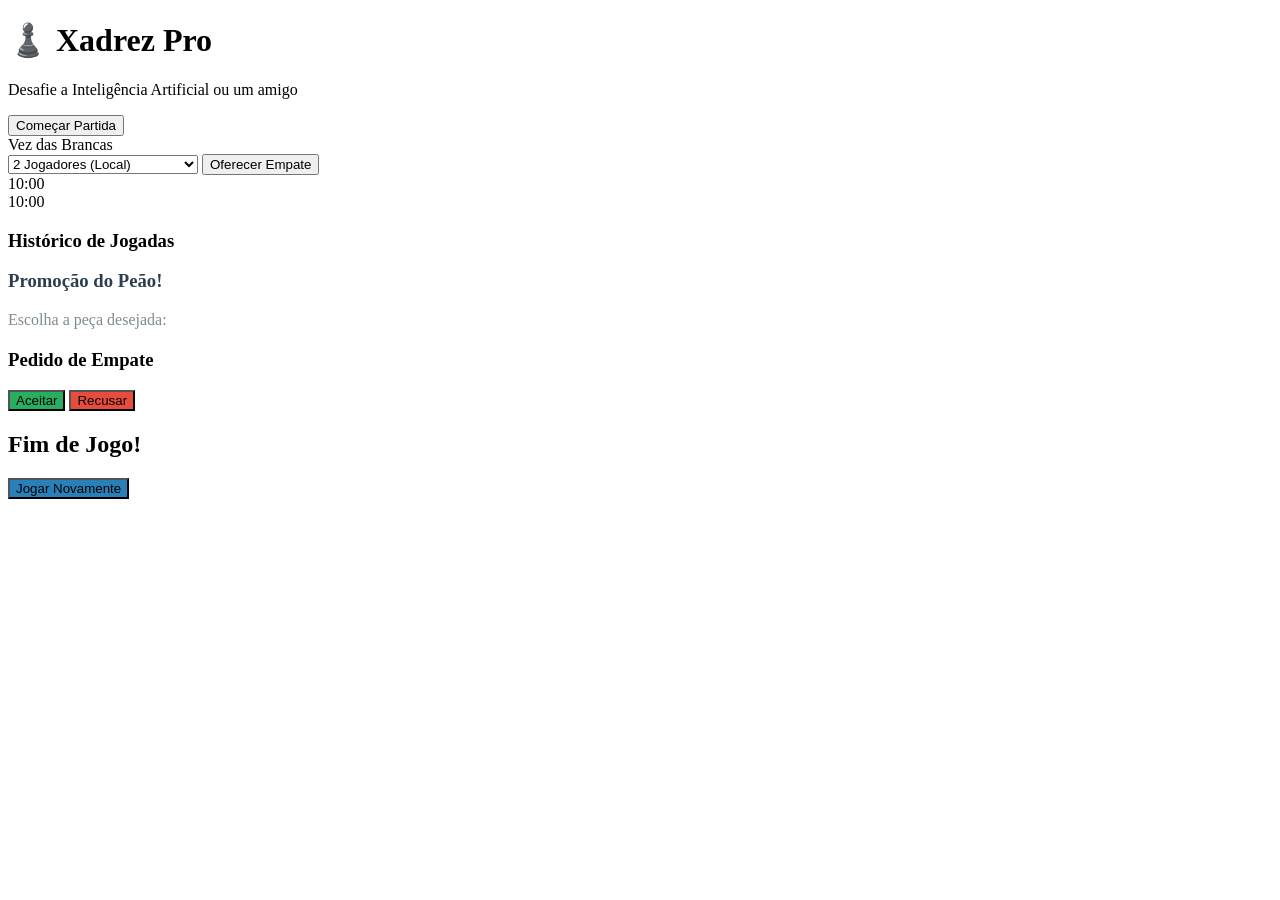
==== index.html @ 9fd0adf0 "Add initial HTML structure for chess game" ====
<!DOCTYPE html>
<html lang="pt-br">
<head>
    <meta charset="UTF-8">
    <meta name="viewport" content="width=device-width, initial-scale=1.0">
    <title>Xadrez Pro - Edição Definitiva</title>
    <link rel="stylesheet" href="style.css">
</head>
<body>

    <div id="start-screen" class="overlay start-overlay">
        <div class="modal start-modal">
            <h1 class="title">♟️ Xadrez Pro</h1>
            <p class="subtitle">Desafie a Inteligência Artificial ou um amigo</p>
            <button class="start-btn" onclick="startGame()">Começar Partida</button>
        </div>
    </div>

    <div class="header-container">
        <div id="status">Vez das Brancas</div>
        
        <select id="game-mode" class="modo-jogo">
            <option value="human">2 Jogadores (Local)</option>
            <option value="ai-easy">Contra IA (Fácil)</option>
            <option value="ai-medium">Contra IA (Médio)</option>
            <option value="ai-hard">Contra IA (Difícil)</option>
            <option value="ai-pro">Contra IA (Profissional)</option>
            <option value="ai-gm">Contra IA (Grandmaster 👑)</option>
        </select>

        <button class="btn-empate" onclick="abrirOferecerEmpate()">Oferecer Empate</button>
    </div>
    
    <div class="game-layout">
        <div class="board-area">
            <div class="clock" id="clock-black">10:00</div>
            <div id="chessboard"></div>
            <div class="clock active-clock" id="clock-white">10:00</div>
        </div>

        <div class="history-panel">
            <h3>Histórico de Jogadas</h3>
            <ul id="moves-list"></ul>
        </div>
    </div>

    <div id="promotion-overlay" class="overlay">
        <div class="modal">
            <h3 style="color: #2c3e50; margin-top: 0;">Promoção do Peão!</h3>
            <p style="color: #7f8c8d; margin-bottom: 20px;">Escolha a peça desejada:</p>
            <div id="promotion-options"></div>
        </div>
    </div>

    <div id="draw-overlay" class="overlay">
        <div class="modal">
            <h3 id="draw-text">Pedido de Empate</h3>
            <div class="btn-group">
                <button onclick="aceitarEmpate()" style="background: #27ae60;">Aceitar</button>
                <button onclick="recusarEmpate()" style="background: #e74c3c;">Recusar</button>
            </div>
        </div>
    </div>

    <div id="game-over-screen" class="overlay">
        <div class="modal">
            <h2 id="winner-text">Fim de Jogo!</h2>
            <button onclick="location.reload()" style="background: #2980b9;">Jogar Novamente</button>
        </div>
    </div>

    <script src="script.js"></script>
</body>
</html>
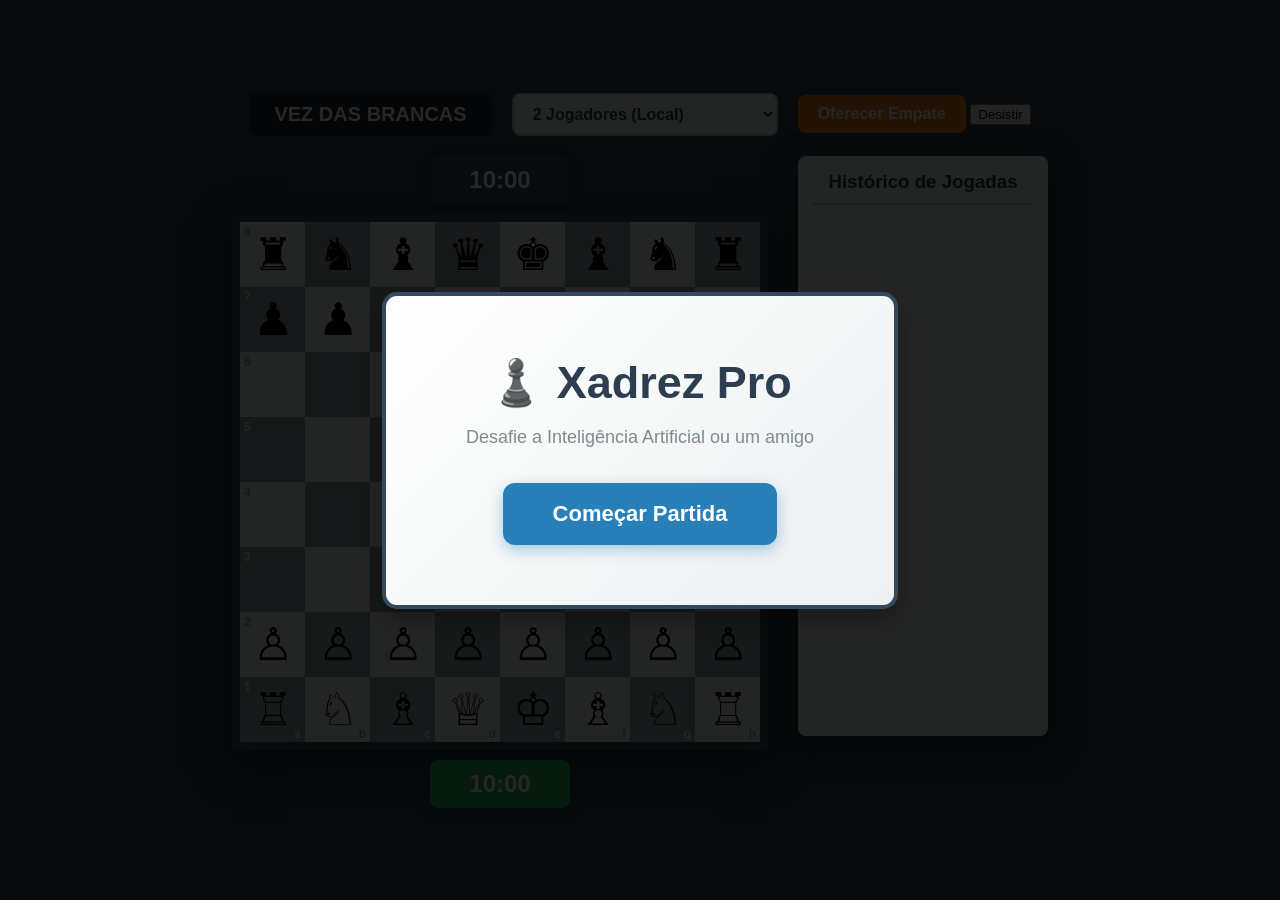
==== commit 0cd9ce13: "Update title and add resignation functionality Atualização de novas funcionalidades" ====
--- a/index.html
+++ b/index.html
@@ -3,8 +3,8 @@
 <head>
     <meta charset="UTF-8">
     <meta name="viewport" content="width=device-width, initial-scale=1.0">
-    <title>Xadrez Pro - Edição Definitiva</title>
-    <link rel="stylesheet" href="style.css">
+    <title>Xadrez Pro - Edição Grandmaster</title>
+    <link rel="stylesheet" href="./style.css">
 </head>
 <body>
 
@@ -28,7 +28,10 @@
             <option value="ai-gm">Contra IA (Grandmaster 👑)</option>
         </select>
 
-        <button class="btn-empate" onclick="abrirOferecerEmpate()">Oferecer Empate</button>
+        <div class="button-group">
+            <button class="btn-empate" onclick="abrirOferecerEmpate()">Oferecer Empate</button>
+            <button class="btn-desistir" onclick="desistir()">Desistir</button>
+        </div>
     </div>
     
     <div class="game-layout">
@@ -47,14 +50,15 @@
     <div id="promotion-overlay" class="overlay">
         <div class="modal">
             <h3 style="color: #2c3e50; margin-top: 0;">Promoção do Peão!</h3>
-            <p style="color: #7f8c8d; margin-bottom: 20px;">Escolha a peça desejada:</p>
+            <p style="color: #7f8c8d; margin-bottom: 20px;">Escolha a sua nova peça:</p>
             <div id="promotion-options"></div>
         </div>
     </div>
 
     <div id="draw-overlay" class="overlay">
         <div class="modal">
-            <h3 id="draw-text">Pedido de Empate</h3>
+            <h3 id="draw-text" style="color: #2c3e50; margin-top: 0;">Pedido de Empate</h3>
+            <p style="color: #7f8c8d; margin-bottom: 20px;">O adversário aceita o empate?</p>
             <div class="btn-group">
                 <button onclick="aceitarEmpate()" style="background: #27ae60;">Aceitar</button>
                 <button onclick="recusarEmpate()" style="background: #e74c3c;">Recusar</button>
@@ -62,13 +66,24 @@
         </div>
     </div>
 
-    <div id="game-over-screen" class="overlay">
+    <div id="resign-overlay" class="overlay">
         <div class="modal">
-            <h2 id="winner-text">Fim de Jogo!</h2>
-            <button onclick="location.reload()" style="background: #2980b9;">Jogar Novamente</button>
+            <h3 style="color: #c0392b; margin-top: 0;">Desistir da Partida?</h3>
+            <p style="color: #7f8c8d; margin-bottom: 20px;">Você está prestes a declarar derrota. Tem certeza?</p>
+            <div class="btn-group">
+                <button onclick="confirmarDesistencia()" style="background: #c0392b;">Sim, Desistir</button>
+                <button onclick="cancelarDesistencia()" style="background: #95a5a6;">Cancelar</button>
+            </div>
         </div>
     </div>
 
-    <script src="script.js"></script>
+    <div id="game-over-screen" class="overlay">
+        <div class="modal">
+            <h2 id="winner-text" style="color: #2c3e50;">Fim de Jogo!</h2>
+            <button onclick="location.reload()" class="start-btn">Nova Partida</button>
+        </div>
+    </div>
+
+    <script src="./script.js"></script>
 </body>
 </html>
--- a/style.css
+++ b/style.css
@@ -0,0 +1,101 @@
+/* Configurações Globais */
+body {
+    display: flex;
+    flex-direction: column;
+    justify-content: center;
+    align-items: center;
+    height: 100vh;
+    background-color: #2c3e50;
+    margin: 0;
+    font-family: 'Segoe UI', Tahoma, Geneva, Verdana, sans-serif;
+}
+
+/* Cabeçalho */
+.header-container { display: flex; gap: 20px; align-items: center; margin-bottom: 20px; }
+
+#status {
+    color: white; font-size: 20px; padding: 10px 25px;
+    background: rgba(0,0,0,0.4); border-radius: 8px; text-transform: uppercase; font-weight: bold;
+}
+
+.modo-jogo {
+    padding: 10px 15px; font-size: 16px; border-radius: 8px;
+    background-color: #ecf0f1; border: 2px solid #bdc3c7;
+    cursor: pointer; font-weight: bold; color: #2c3e50; outline: none; transition: 0.3s;
+}
+.modo-jogo:hover { border-color: #2980b9; }
+
+.btn-empate {
+    padding: 10px 20px; font-size: 16px; background: #e67e22; color: white;
+    border: none; border-radius: 8px; cursor: pointer; font-weight: bold; transition: 0.2s;
+}
+.btn-empate:hover { background: #d35400; }
+
+/* Layout Central */
+.game-layout { display: flex; gap: 30px; align-items: flex-start; }
+.board-area { display: flex; flex-direction: column; gap: 10px; align-items: center; }
+
+/* Relógios */
+.clock {
+    background: #34495e; color: white; padding: 10px 20px;
+    font-size: 24px; font-weight: bold; border-radius: 8px; width: 100px; text-align: center;
+    box-shadow: 0 4px 10px rgba(0,0,0,0.3); transition: 0.3s;
+}
+.active-clock { background: #27ae60; color: white; }
+
+/* Histórico de Jogadas */
+.history-panel {
+    background: #ecf0f1; width: 250px; height: 580px; border-radius: 8px;
+    box-shadow: 0 10px 30px rgba(0,0,0,0.5); overflow-y: auto; padding: 15px; box-sizing: border-box;
+}
+.history-panel h3 { margin-top: 0; text-align: center; color: #2c3e50; border-bottom: 2px solid #bdc3c7; padding-bottom: 10px; }
+#moves-list { list-style: none; padding: 0; margin: 0; font-size: 16px; color: #333; }
+#moves-list li { padding: 8px; border-bottom: 1px solid #ddd; display: flex; justify-content: space-between; }
+#moves-list li:nth-child(even) { background: #f9f9f9; }
+
+/* Tabuleiro */
+#chessboard {
+    display: grid; grid-template-columns: repeat(8, 65px); grid-template-rows: repeat(8, 65px);
+    border: 8px solid #34495e; box-shadow: 0 15px 35px rgba(0,0,0,0.5); background-color: #ecf0f1;
+}
+
+.square { 
+    width: 65px; height: 65px; display: flex; justify-content: center; align-items: center; 
+    font-size: 45px; cursor: pointer; user-select: none; position: relative; 
+}
+.white { background-color: #ecf0f1; }
+.black { background-color: #95a5a6; }
+.selected { background-color: #f1c40f !important; }
+
+/* Guias Visuais */
+.possible-move::after { content: ''; width: 18px; height: 18px; background: rgba(0,0,0,0.15); border-radius: 50%; position: absolute; }
+.has-enemy { box-shadow: inset 0 0 0 6px rgba(231, 76, 60, 0.5); }
+.has-enemy::after { display: none; }
+
+/* Notação Algébrica */
+.coord-rank { position: absolute; top: 3px; left: 4px; font-size: 12px; font-weight: bold; pointer-events: none; }
+.coord-file { position: absolute; bottom: 1px; right: 4px; font-size: 12px; font-weight: bold; pointer-events: none; }
+.white .coord-rank, .white .coord-file { color: #95a5a6; }
+.black .coord-rank, .black .coord-file { color: #ecf0f1; }
+
+/* Modais (Telas Sobrepostas) */
+.overlay { display: none; position: fixed; top: 0; left: 0; width: 100%; height: 100%; background: rgba(0,0,0,0.85); justify-content: center; align-items: center; z-index: 100; }
+.start-overlay { display: flex; } /* Ativo por padrão na carga da página */
+
+.modal { background: white; padding: 40px; border-radius: 15px; text-align: center; box-shadow: 0 10px 25px rgba(0,0,0,0.3); }
+.modal h2, .modal h3 { margin-top: 0; color: #2c3e50; }
+
+.btn-group, #promotion-options { display: flex; gap: 15px; justify-content: center; margin-top: 20px; }
+
+/* Tela de Início Específica */
+.start-modal { padding: 60px 80px; background: linear-gradient(135deg, #ffffff, #ecf0f1); border: 4px solid #34495e; }
+.start-modal .title { font-size: 45px; color: #2c3e50; margin-bottom: 10px; margin-top: 0; }
+.start-modal .subtitle { font-size: 18px; color: #7f8c8d; margin-bottom: 35px; }
+.start-btn { font-size: 22px; padding: 18px 50px; background: #2980b9; color: white; border: none; border-radius: 12px; cursor: pointer; font-weight: bold; transition: 0.3s; box-shadow: 0 5px 15px rgba(41, 128, 185, 0.4); }
+.start-btn:hover { background: #3498db; transform: scale(1.05); }
+
+/* Botões da Promoção e Modais em Geral */
+.promo-btn { font-family: 'Segoe UI', Arial, sans-serif; display: flex; justify-content: center; align-items: center; font-size: 50px; width: 80px; height: 80px; cursor: pointer; border: 3px solid #ddd; background: #f9f9f9; border-radius: 12px; color: #333; transition: all 0.2s; }
+.promo-btn:hover { background: #ecf0f1; border-color: #27ae60; transform: scale(1.05); }
+.modal button:not(.promo-btn):not(.start-btn) { padding: 12px 25px; font-size: 18px; cursor: pointer; color: white; background: #27ae60; border: none; border-radius: 8px; font-weight: bold; transition: 0.3s; }
+.modal button:not(.promo-btn):not(.start-btn):hover { filter: brightness(1.1); }
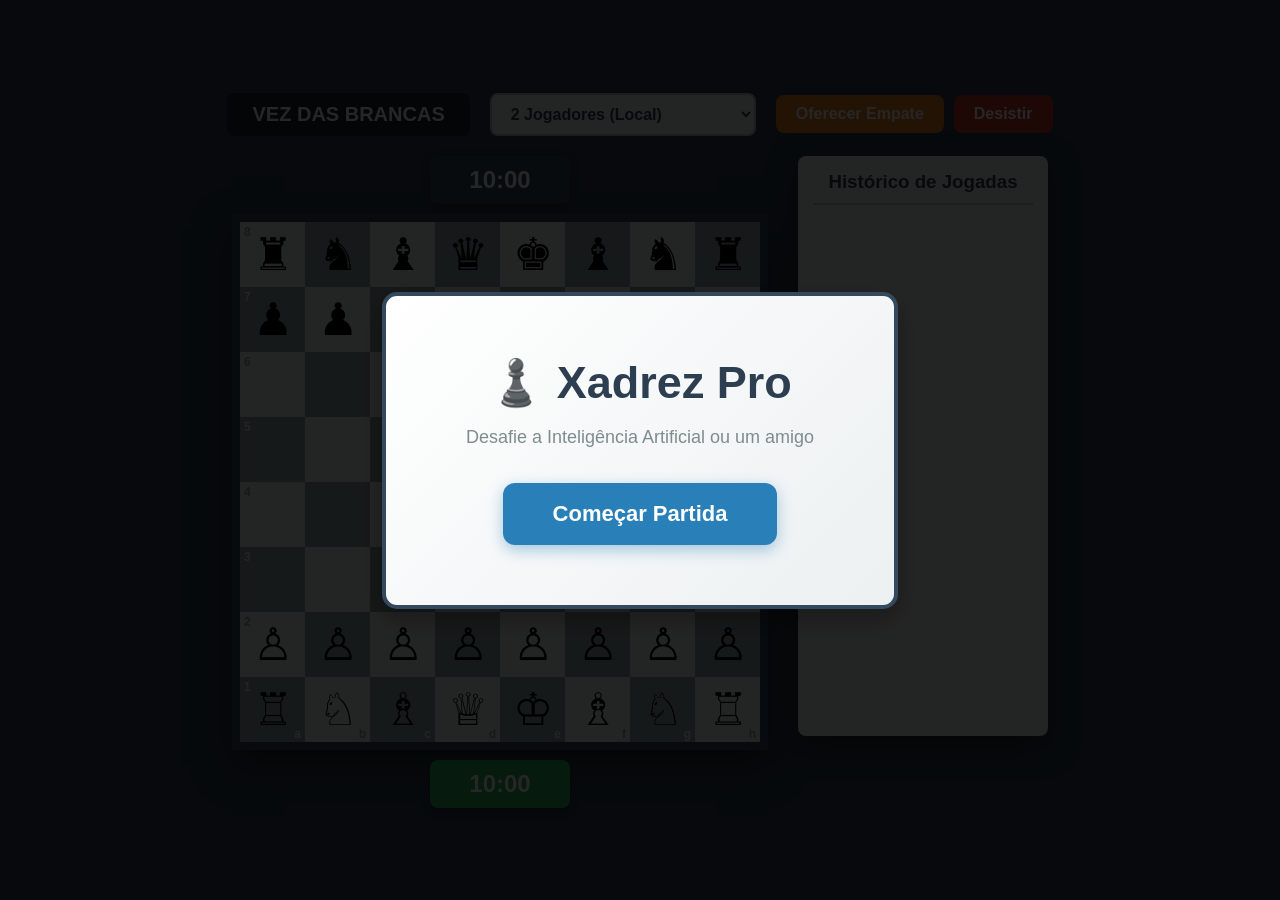
==== commit 4bfb5cd0: "Integrate Google Analytics tracking Added Google Analytics tracking code to the HTML." ====
--- a/index.html
+++ b/index.html
@@ -6,6 +6,15 @@
     <title>Xadrez Pro - Edição Grandmaster</title>
     <link rel="stylesheet" href="./style.css">
 </head>
+    <!-- Google tag (gtag.js) -->
+<script async src="https://www.googletagmanager.com/gtag/js?id=G-MW8NNGVYNP"></script>
+<script>
+  window.dataLayer = window.dataLayer || [];
+  function gtag(){dataLayer.push(arguments);}
+  gtag('js', new Date());
+
+  gtag('config', 'G-MW8NNGVYNP');
+</script>
 <body>
 
     <div id="start-screen" class="overlay start-overlay">
--- a/style.css
+++ b/style.css
@@ -11,91 +11,336 @@
 }
 
 /* Cabeçalho */
-.header-container { display: flex; gap: 20px; align-items: center; margin-bottom: 20px; }
+.header-container {
+    display: flex;
+    gap: 20px;
+    align-items: center;
+    margin-bottom: 20px;
+}
 
 #status {
-    color: white; font-size: 20px; padding: 10px 25px;
-    background: rgba(0,0,0,0.4); border-radius: 8px; text-transform: uppercase; font-weight: bold;
+    color: white;
+    font-size: 20px;
+    padding: 10px 25px;
+    background: rgba(0,0,0,0.4);
+    border-radius: 8px;
+    text-transform: uppercase;
+    font-weight: bold;
 }
 
 .modo-jogo {
-    padding: 10px 15px; font-size: 16px; border-radius: 8px;
-    background-color: #ecf0f1; border: 2px solid #bdc3c7;
-    cursor: pointer; font-weight: bold; color: #2c3e50; outline: none; transition: 0.3s;
-}
-.modo-jogo:hover { border-color: #2980b9; }
+    padding: 10px 15px;
+    font-size: 16px;
+    border-radius: 8px;
+    background-color: #ecf0f1;
+    border: 2px solid #bdc3c7;
+    cursor: pointer;
+    font-weight: bold;
+    color: #2c3e50;
+    outline: none;
+    transition: 0.3s;
+}
+
+.modo-jogo:hover { 
+    border-color: #2980b9; 
+}
+
+.button-group {
+    display: flex;
+    gap: 10px;
+}
 
 .btn-empate {
-    padding: 10px 20px; font-size: 16px; background: #e67e22; color: white;
-    border: none; border-radius: 8px; cursor: pointer; font-weight: bold; transition: 0.2s;
-}
-.btn-empate:hover { background: #d35400; }
+    padding: 10px 20px;
+    font-size: 16px;
+    background: #e67e22;
+    color: white;
+    border: none;
+    border-radius: 8px;
+    cursor: pointer;
+    font-weight: bold;
+    transition: 0.2s;
+}
+
+.btn-empate:hover { 
+    background: #d35400; 
+}
+
+.btn-desistir {
+    padding: 10px 20px;
+    font-size: 16px;
+    background: #c0392b;
+    color: white;
+    border: none;
+    border-radius: 8px;
+    cursor: pointer;
+    font-weight: bold;
+    transition: 0.2s;
+}
+
+.btn-desistir:hover { 
+    background: #e74c3c; 
+}
 
 /* Layout Central */
-.game-layout { display: flex; gap: 30px; align-items: flex-start; }
-.board-area { display: flex; flex-direction: column; gap: 10px; align-items: center; }
+.game-layout { 
+    display: flex; 
+    gap: 30px; 
+    align-items: flex-start; 
+}
+
+.board-area { 
+    display: flex; 
+    flex-direction: column; 
+    gap: 10px; 
+    align-items: center; 
+}
 
 /* Relógios */
 .clock {
-    background: #34495e; color: white; padding: 10px 20px;
-    font-size: 24px; font-weight: bold; border-radius: 8px; width: 100px; text-align: center;
-    box-shadow: 0 4px 10px rgba(0,0,0,0.3); transition: 0.3s;
-}
-.active-clock { background: #27ae60; color: white; }
+    background: #34495e; 
+    color: white; 
+    padding: 10px 20px;
+    font-size: 24px; 
+    font-weight: bold; 
+    border-radius: 8px; 
+    width: 100px; 
+    text-align: center;
+    box-shadow: 0 4px 10px rgba(0,0,0,0.3); 
+    transition: 0.3s;
+}
+
+.active-clock { 
+    background: #27ae60; 
+    color: white; 
+}
 
 /* Histórico de Jogadas */
 .history-panel {
-    background: #ecf0f1; width: 250px; height: 580px; border-radius: 8px;
-    box-shadow: 0 10px 30px rgba(0,0,0,0.5); overflow-y: auto; padding: 15px; box-sizing: border-box;
-}
-.history-panel h3 { margin-top: 0; text-align: center; color: #2c3e50; border-bottom: 2px solid #bdc3c7; padding-bottom: 10px; }
-#moves-list { list-style: none; padding: 0; margin: 0; font-size: 16px; color: #333; }
-#moves-list li { padding: 8px; border-bottom: 1px solid #ddd; display: flex; justify-content: space-between; }
-#moves-list li:nth-child(even) { background: #f9f9f9; }
+    background: #ecf0f1; 
+    width: 250px; 
+    height: 580px; 
+    border-radius: 8px;
+    box-shadow: 0 10px 30px rgba(0,0,0,0.5); 
+    overflow-y: auto; 
+    padding: 15px; 
+    box-sizing: border-box;
+}
+
+.history-panel h3 { 
+    margin-top: 0; 
+    text-align: center; 
+    color: #2c3e50; 
+    border-bottom: 2px solid #bdc3c7; 
+    padding-bottom: 10px; 
+}
+
+#moves-list { 
+    list-style: none; 
+    padding: 0; 
+    margin: 0; 
+    font-size: 16px; 
+    color: #333; 
+}
+
+#moves-list li { 
+    padding: 8px; 
+    border-bottom: 1px solid #ddd; 
+    display: flex; 
+    justify-content: space-between; 
+}
+
+#moves-list li:nth-child(even) { 
+    background: #f9f9f9; 
+}
 
 /* Tabuleiro */
 #chessboard {
-    display: grid; grid-template-columns: repeat(8, 65px); grid-template-rows: repeat(8, 65px);
-    border: 8px solid #34495e; box-shadow: 0 15px 35px rgba(0,0,0,0.5); background-color: #ecf0f1;
+    display: grid; 
+    grid-template-columns: repeat(8, 65px); 
+    grid-template-rows: repeat(8, 65px);
+    border: 8px solid #34495e; 
+    box-shadow: 0 15px 35px rgba(0,0,0,0.5); 
+    background-color: #ecf0f1;
 }
 
 .square { 
-    width: 65px; height: 65px; display: flex; justify-content: center; align-items: center; 
-    font-size: 45px; cursor: pointer; user-select: none; position: relative; 
-}
-.white { background-color: #ecf0f1; }
-.black { background-color: #95a5a6; }
-.selected { background-color: #f1c40f !important; }
+    width: 65px; 
+    height: 65px; 
+    display: flex; 
+    justify-content: center; 
+    align-items: center; 
+    font-size: 45px; 
+    cursor: pointer; 
+    user-select: none; 
+    position: relative; 
+}
+
+.white { 
+    background-color: #ecf0f1; 
+}
+
+.black { 
+    background-color: #95a5a6; 
+}
+
+.selected { 
+    background-color: #f1c40f !important; 
+}
 
 /* Guias Visuais */
-.possible-move::after { content: ''; width: 18px; height: 18px; background: rgba(0,0,0,0.15); border-radius: 50%; position: absolute; }
-.has-enemy { box-shadow: inset 0 0 0 6px rgba(231, 76, 60, 0.5); }
-.has-enemy::after { display: none; }
+.possible-move::after { 
+    content: ''; 
+    width: 18px; 
+    height: 18px; 
+    background: rgba(0,0,0,0.15); 
+    border-radius: 50%; 
+    position: absolute; 
+}
+
+.has-enemy { 
+    box-shadow: inset 0 0 0 6px rgba(231, 76, 60, 0.5); 
+}
+
+.has-enemy::after { 
+    display: none; 
+}
 
 /* Notação Algébrica */
-.coord-rank { position: absolute; top: 3px; left: 4px; font-size: 12px; font-weight: bold; pointer-events: none; }
-.coord-file { position: absolute; bottom: 1px; right: 4px; font-size: 12px; font-weight: bold; pointer-events: none; }
-.white .coord-rank, .white .coord-file { color: #95a5a6; }
-.black .coord-rank, .black .coord-file { color: #ecf0f1; }
+.coord-rank { 
+    position: absolute; 
+    top: 3px; 
+    left: 4px; 
+    font-size: 12px; 
+    font-weight: bold; 
+    pointer-events: none; 
+}
+
+.coord-file { 
+    position: absolute; 
+    bottom: 1px; 
+    right: 4px; 
+    font-size: 12px; 
+    font-weight: bold; 
+    pointer-events: none; 
+}
+
+.white .coord-rank, .white .coord-file { 
+    color: #95a5a6; 
+}
+
+.black .coord-rank, .black .coord-file { 
+    color: #ecf0f1; 
+}
 
 /* Modais (Telas Sobrepostas) */
-.overlay { display: none; position: fixed; top: 0; left: 0; width: 100%; height: 100%; background: rgba(0,0,0,0.85); justify-content: center; align-items: center; z-index: 100; }
-.start-overlay { display: flex; } /* Ativo por padrão na carga da página */
-
-.modal { background: white; padding: 40px; border-radius: 15px; text-align: center; box-shadow: 0 10px 25px rgba(0,0,0,0.3); }
-.modal h2, .modal h3 { margin-top: 0; color: #2c3e50; }
-
-.btn-group, #promotion-options { display: flex; gap: 15px; justify-content: center; margin-top: 20px; }
-
-/* Tela de Início Específica */
-.start-modal { padding: 60px 80px; background: linear-gradient(135deg, #ffffff, #ecf0f1); border: 4px solid #34495e; }
-.start-modal .title { font-size: 45px; color: #2c3e50; margin-bottom: 10px; margin-top: 0; }
-.start-modal .subtitle { font-size: 18px; color: #7f8c8d; margin-bottom: 35px; }
-.start-btn { font-size: 22px; padding: 18px 50px; background: #2980b9; color: white; border: none; border-radius: 12px; cursor: pointer; font-weight: bold; transition: 0.3s; box-shadow: 0 5px 15px rgba(41, 128, 185, 0.4); }
-.start-btn:hover { background: #3498db; transform: scale(1.05); }
-
-/* Botões da Promoção e Modais em Geral */
-.promo-btn { font-family: 'Segoe UI', Arial, sans-serif; display: flex; justify-content: center; align-items: center; font-size: 50px; width: 80px; height: 80px; cursor: pointer; border: 3px solid #ddd; background: #f9f9f9; border-radius: 12px; color: #333; transition: all 0.2s; }
-.promo-btn:hover { background: #ecf0f1; border-color: #27ae60; transform: scale(1.05); }
-.modal button:not(.promo-btn):not(.start-btn) { padding: 12px 25px; font-size: 18px; cursor: pointer; color: white; background: #27ae60; border: none; border-radius: 8px; font-weight: bold; transition: 0.3s; }
-.modal button:not(.promo-btn):not(.start-btn):hover { filter: brightness(1.1); }
+.overlay { 
+    display: none; 
+    position: fixed; 
+    top: 0; 
+    left: 0; 
+    width: 100%; 
+    height: 100%; 
+    background: rgba(0,0,0,0.85); 
+    justify-content: center; 
+    align-items: center; 
+    z-index: 100; 
+}
+
+.start-overlay { 
+    display: flex; 
+}
+
+.modal { 
+    background: white; 
+    padding: 40px; 
+    border-radius: 15px; 
+    text-align: center; 
+    box-shadow: 0 10px 25px rgba(0,0,0,0.3); 
+}
+
+.modal h2, .modal h3 { 
+    margin-top: 0; 
+    color: #2c3e50; 
+}
+
+.btn-group, #promotion-options { 
+    display: flex; 
+    gap: 15px; 
+    justify-content: center; 
+    margin-top: 20px; 
+}
+
+.start-modal { 
+    padding: 60px 80px; 
+    background: linear-gradient(135deg, #ffffff, #ecf0f1); 
+    border: 4px solid #34495e; 
+}
+
+.start-modal .title { 
+    font-size: 45px; 
+    color: #2c3e50; 
+    margin-bottom: 10px; 
+    margin-top: 0; 
+}
+
+.start-modal .subtitle { 
+    font-size: 18px; 
+    color: #7f8c8d; 
+    margin-bottom: 35px; 
+}
+
+.start-btn { 
+    font-size: 22px; 
+    padding: 18px 50px; 
+    background: #2980b9; 
+    color: white; 
+    border: none; 
+    border-radius: 12px; 
+    cursor: pointer; 
+    font-weight: bold; 
+    transition: 0.3s; 
+    box-shadow: 0 5px 15px rgba(41, 128, 185, 0.4); 
+}
+
+.start-btn:hover { 
+    background: #3498db; 
+    transform: scale(1.05); 
+}
+
+.promo-btn { 
+    font-family: 'Segoe UI', Arial, sans-serif; 
+    display: flex; 
+    justify-content: center; 
+    align-items: center; 
+    font-size: 50px; 
+    width: 80px; 
+    height: 80px; 
+    cursor: pointer; 
+    border: 3px solid #ddd; 
+    background: #f9f9f9; 
+    border-radius: 12px; 
+    color: #333; 
+    transition: all 0.2s; 
+}
+
+.promo-btn:hover { 
+    background: #ecf0f1; 
+    border-color: #27ae60; 
+    transform: scale(1.05); 
+}
+
+.modal button:not(.promo-btn):not(.start-btn) { 
+    padding: 12px 25px; 
+    font-size: 18px; 
+    cursor: pointer; 
+    color: white; 
+    border: none; 
+    border-radius: 8px; 
+    font-weight: bold; 
+    transition: 0.3s; 
+}
+
+.modal button:not(.promo-btn):not(.start-btn):hover { 
+    filter: brightness(1.1); 
+}
